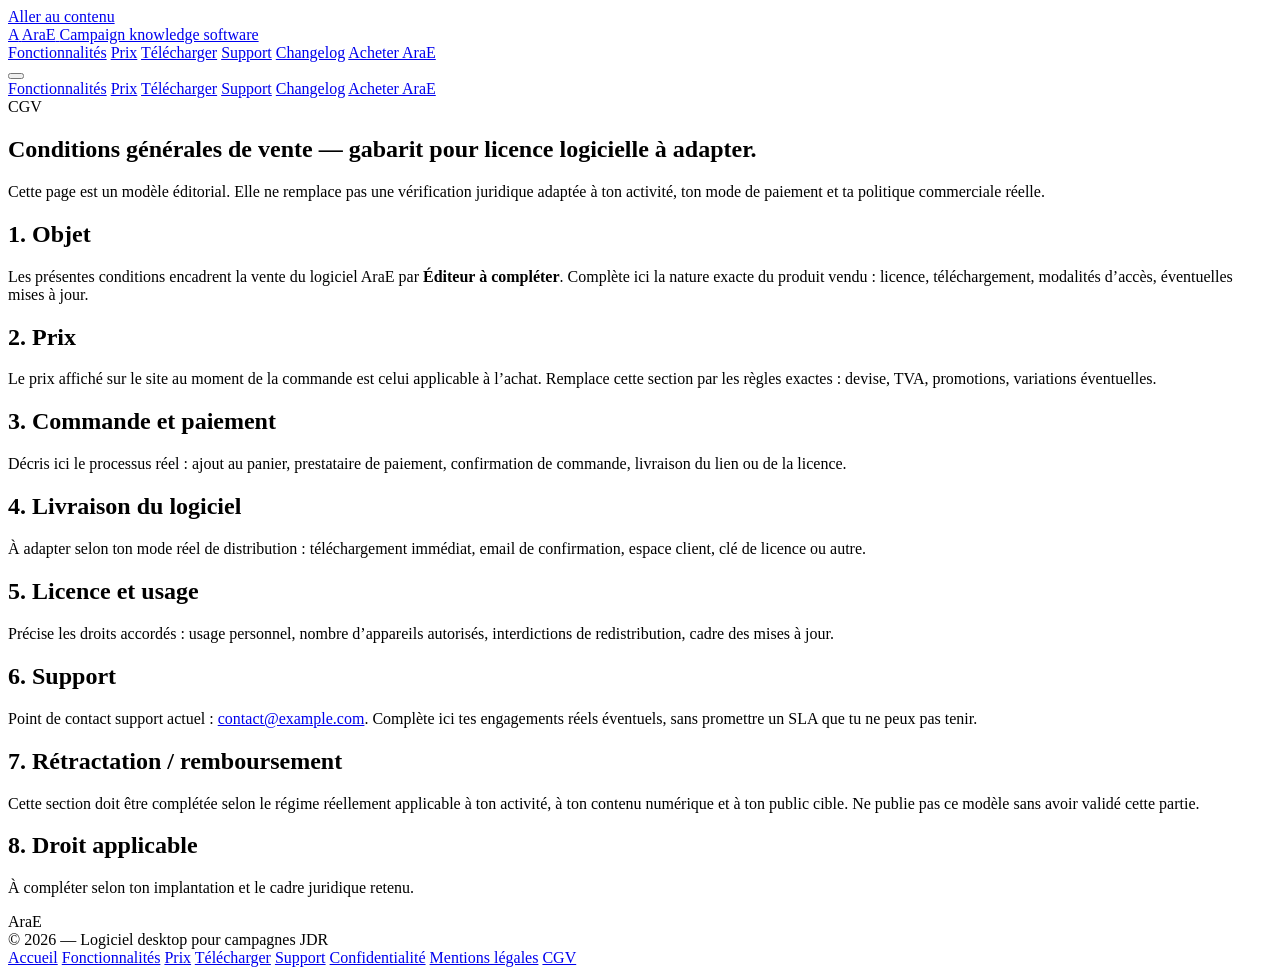
==== cgv.html @ 1b6ddf59 "Add files via upload" ====
<!DOCTYPE html>
<html lang="fr">
<head>
  <meta charset="UTF-8" />
  <meta name="viewport" content="width=device-width, initial-scale=1.0" />
  <title>AraE — Conditions générales de vente</title>
  <meta name="description" content="Conditions générales de vente d’AraE : gabarit structuré pour une licence logicielle à compléter avant lancement commercial." />
  <meta name="robots" content="index,follow" />
  <link rel="canonical" href="https://arae.netlify.app/cgv.html" />
  <meta property="og:type" content="website" />
  <meta property="og:url" content="https://arae.netlify.app/cgv.html" />
  <meta property="og:title" content="AraE — Conditions générales de vente" />
  <meta property="og:description" content="Conditions générales de vente d’AraE : gabarit structuré pour une licence logicielle à compléter avant lancement commercial." />
  <meta property="og:image" content="https://arae.netlify.app/assets/og/og-home.png" />
  <meta name="twitter:card" content="summary_large_image" />
  <meta name="twitter:title" content="AraE — Conditions générales de vente" />
  <meta name="twitter:description" content="Conditions générales de vente d’AraE : gabarit structuré pour une licence logicielle à compléter avant lancement commercial." />
  <meta name="twitter:image" content="https://arae.netlify.app/assets/og/og-home.png" />
  <meta name="theme-color" content="#0b0f14" />
  <link rel="icon" href="/favicon.ico" sizes="any" />
  <link rel="icon" type="image/png" href="/icons/icon-32.png" sizes="32x32" />
  <link rel="icon" type="image/png" href="/icons/icon-16.png" sizes="16x16" />
  <link rel="apple-touch-icon" href="/icons/apple-touch-icon.png" />
  <link rel="stylesheet" href="css/tokens.css" />
  <link rel="stylesheet" href="css/base.css" />
  <link rel="stylesheet" href="css/layout.css" />
  <link rel="stylesheet" href="css/components.css" />
  <link rel="stylesheet" href="css/utilities.css" />
</head>
<body data-theme="violet">
  <a class="skip-link" href="#content">Aller au contenu</a>

  <header class="topbar" data-elevate>
    <div class="container topbar__inner">
      <a class="brand" href="index.html" aria-label="AraE">
        <span class="brand__mark" aria-hidden="true">A</span>
        <span class="brand__text">
          <span class="brand__name">AraE</span>
          <span class="brand__meta">Campaign knowledge software</span>
        </span>
      </a>

      <nav class="nav" aria-label="Navigation principale">
        <a class="nav__link" href="features.html">Fonctionnalités</a>
        <a class="nav__link" href="pricing.html">Prix</a>
        <a class="nav__link" href="download.html">Télécharger</a>
        <a class="nav__link" href="support.html">Support</a>
        <a class="nav__link" href="changelog.html">Changelog</a>
        <a class="nav__link nav__link--cta" data-buy-link href="#">Acheter AraE</a>
      </nav>

      <button
        class="navbtn"
        type="button"
        aria-label="Ouvrir le menu"
        aria-expanded="false"
        aria-controls="mobile-nav"
        data-navbtn
      >
        <span class="navbtn__bar"></span>
        <span class="navbtn__bar"></span>
        <span class="navbtn__bar"></span>
      </button>
    </div>

    <div id="mobile-nav" class="mobile" data-mobile>
      <div class="container mobile__inner">
        <a class="mobile__link" href="features.html">Fonctionnalités</a>
        <a class="mobile__link" href="pricing.html">Prix</a>
        <a class="mobile__link" href="download.html">Télécharger</a>
        <a class="mobile__link" href="support.html">Support</a>
        <a class="mobile__link" href="changelog.html">Changelog</a>
        <a class="mobile__link mobile__link--cta" data-buy-link href="#">Acheter AraE</a>
      </div>
    </div>
  </header>

  <main id="content">

    <section class="hero">
      <div class="container">
        <div class="section__head">
          <div class="kicker">CGV</div>
          <h1 class="hero__title">Conditions générales de vente — gabarit pour licence logicielle à adapter.</h1>
          <p class="hero__lead">
            Cette page est un modèle éditorial. Elle ne remplace pas une vérification juridique adaptée à ton activité, ton mode de paiement et ta politique commerciale réelle.
          </p>
        </div>

        <div class="card legal">
          <section>
            <h2>1. Objet</h2>
            <p>
              Les présentes conditions encadrent la vente du logiciel AraE par <strong data-company-name>Éditeur à compléter</strong>.
              Complète ici la nature exacte du produit vendu : licence, téléchargement, modalités d’accès, éventuelles mises à jour.
            </p>
          </section>

          <section>
            <h2>2. Prix</h2>
            <p>
              Le prix affiché sur le site au moment de la commande est celui applicable à l’achat.
              Remplace cette section par les règles exactes : devise, TVA, promotions, variations éventuelles.
            </p>
          </section>

          <section>
            <h2>3. Commande et paiement</h2>
            <p>
              Décris ici le processus réel : ajout au panier, prestataire de paiement, confirmation de commande, livraison du lien ou de la licence.
            </p>
          </section>

          <section>
            <h2>4. Livraison du logiciel</h2>
            <p>
              À adapter selon ton mode réel de distribution : téléchargement immédiat, email de confirmation, espace client, clé de licence ou autre.
            </p>
          </section>

          <section>
            <h2>5. Licence et usage</h2>
            <p>
              Précise les droits accordés : usage personnel, nombre d’appareils autorisés, interdictions de redistribution, cadre des mises à jour.
            </p>
          </section>

          <section>
            <h2>6. Support</h2>
            <p>
              Point de contact support actuel : <a class="link" data-support-email href="mailto:contact@example.com">contact@example.com</a>.
              Complète ici tes engagements réels éventuels, sans promettre un SLA que tu ne peux pas tenir.
            </p>
          </section>

          <section>
            <h2>7. Rétractation / remboursement</h2>
            <p>
              Cette section doit être complétée selon le régime réellement applicable à ton activité, à ton contenu numérique et à ton public cible.
              Ne publie pas ce modèle sans avoir validé cette partie.
            </p>
          </section>

          <section>
            <h2>8. Droit applicable</h2>
            <p>
              À compléter selon ton implantation et le cadre juridique retenu.
            </p>
          </section>
        </div>
      </div>
    </section>

  </main>

  <footer class="footer">
    <div class="container footer__inner">
      <div>
        <div class="footer__brand">AraE</div>
        <div class="footer__meta">© <span data-year>2026</span> — Logiciel desktop pour campagnes JDR</div>
      </div>

      <nav class="footer__nav" aria-label="Liens de pied de page">
        <a class="link" href="index.html">Accueil</a>
        <a class="link" href="features.html">Fonctionnalités</a>
        <a class="link" href="pricing.html">Prix</a>
        <a class="link" href="download.html">Télécharger</a>
        <a class="link" href="support.html">Support</a>
        <a class="link" href="privacy.html">Confidentialité</a>
        <a class="link" href="mentions-legales.html">Mentions légales</a>
        <a class="link" href="cgv.html">CGV</a>
      </nav>
    </div>
  </footer>

  <script src="js/site-config.js"></script>
  <script src="js/main.js"></script>

</body>
</html>
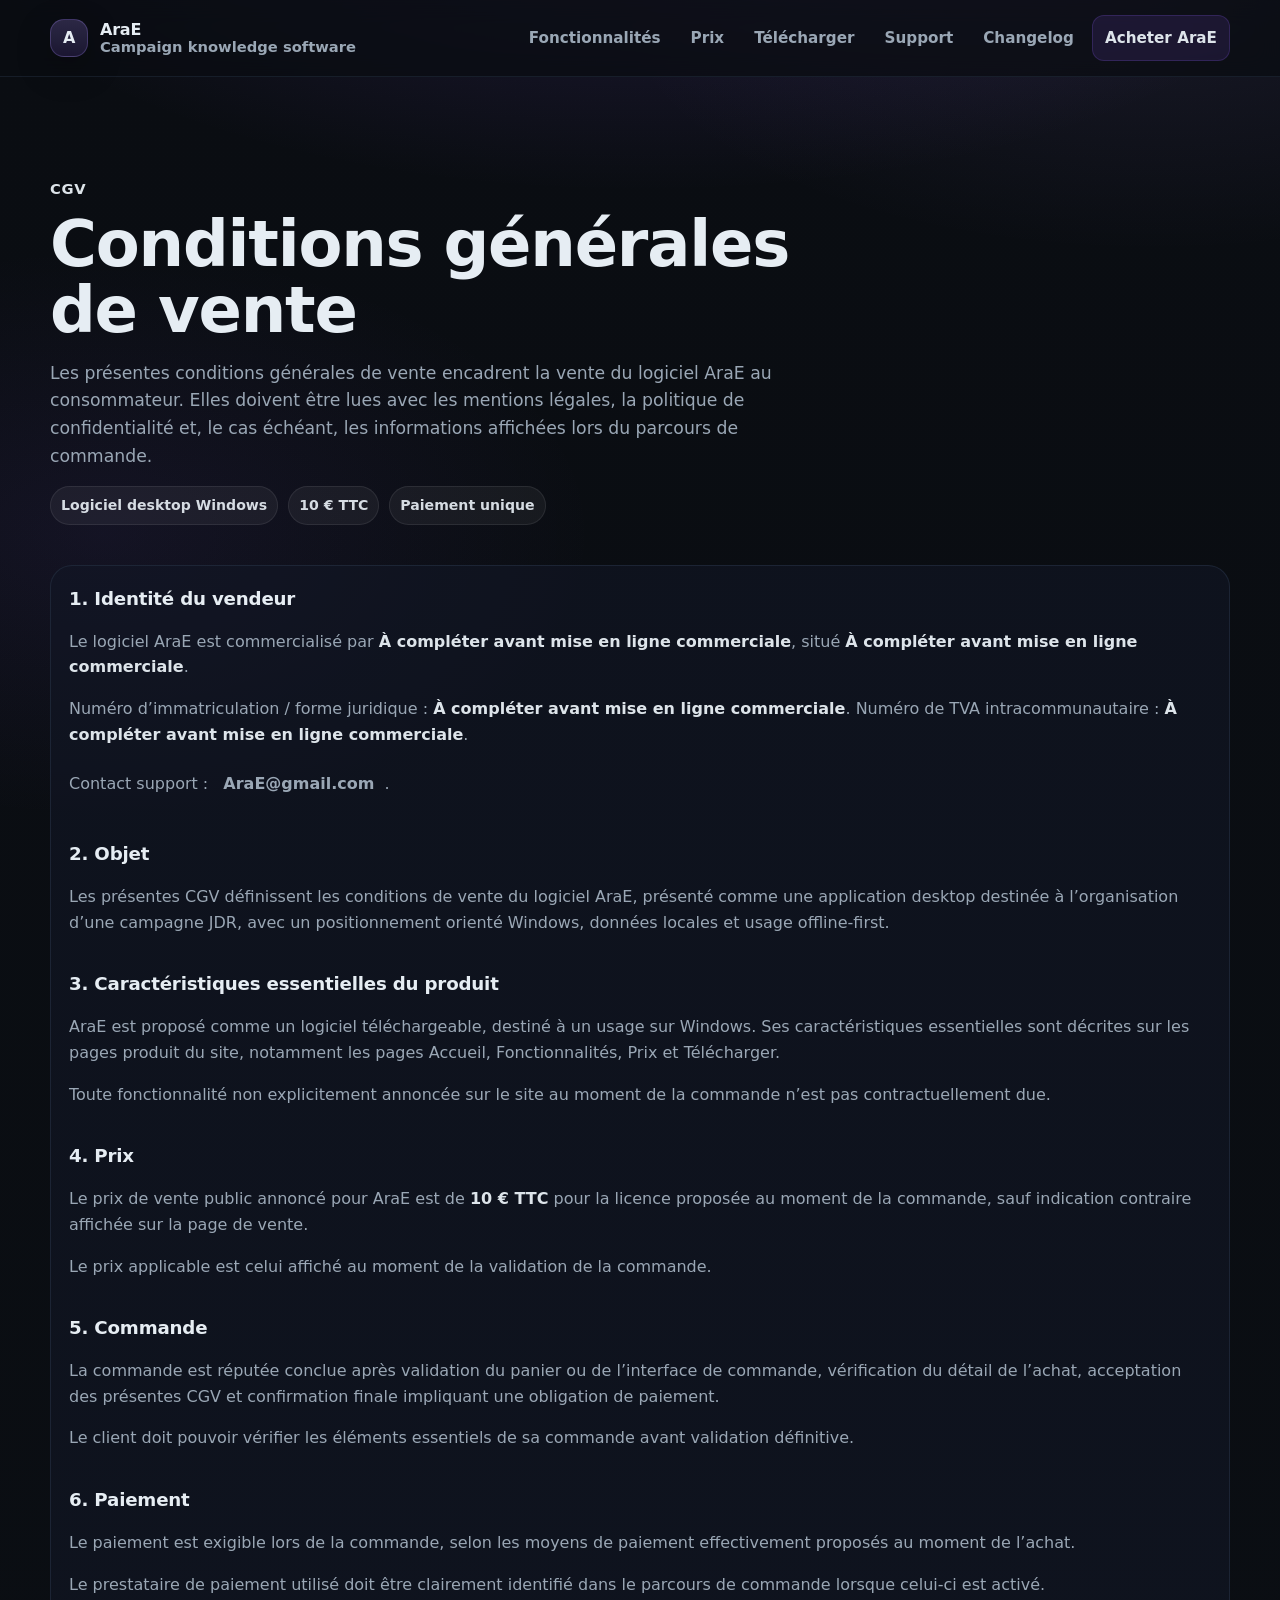
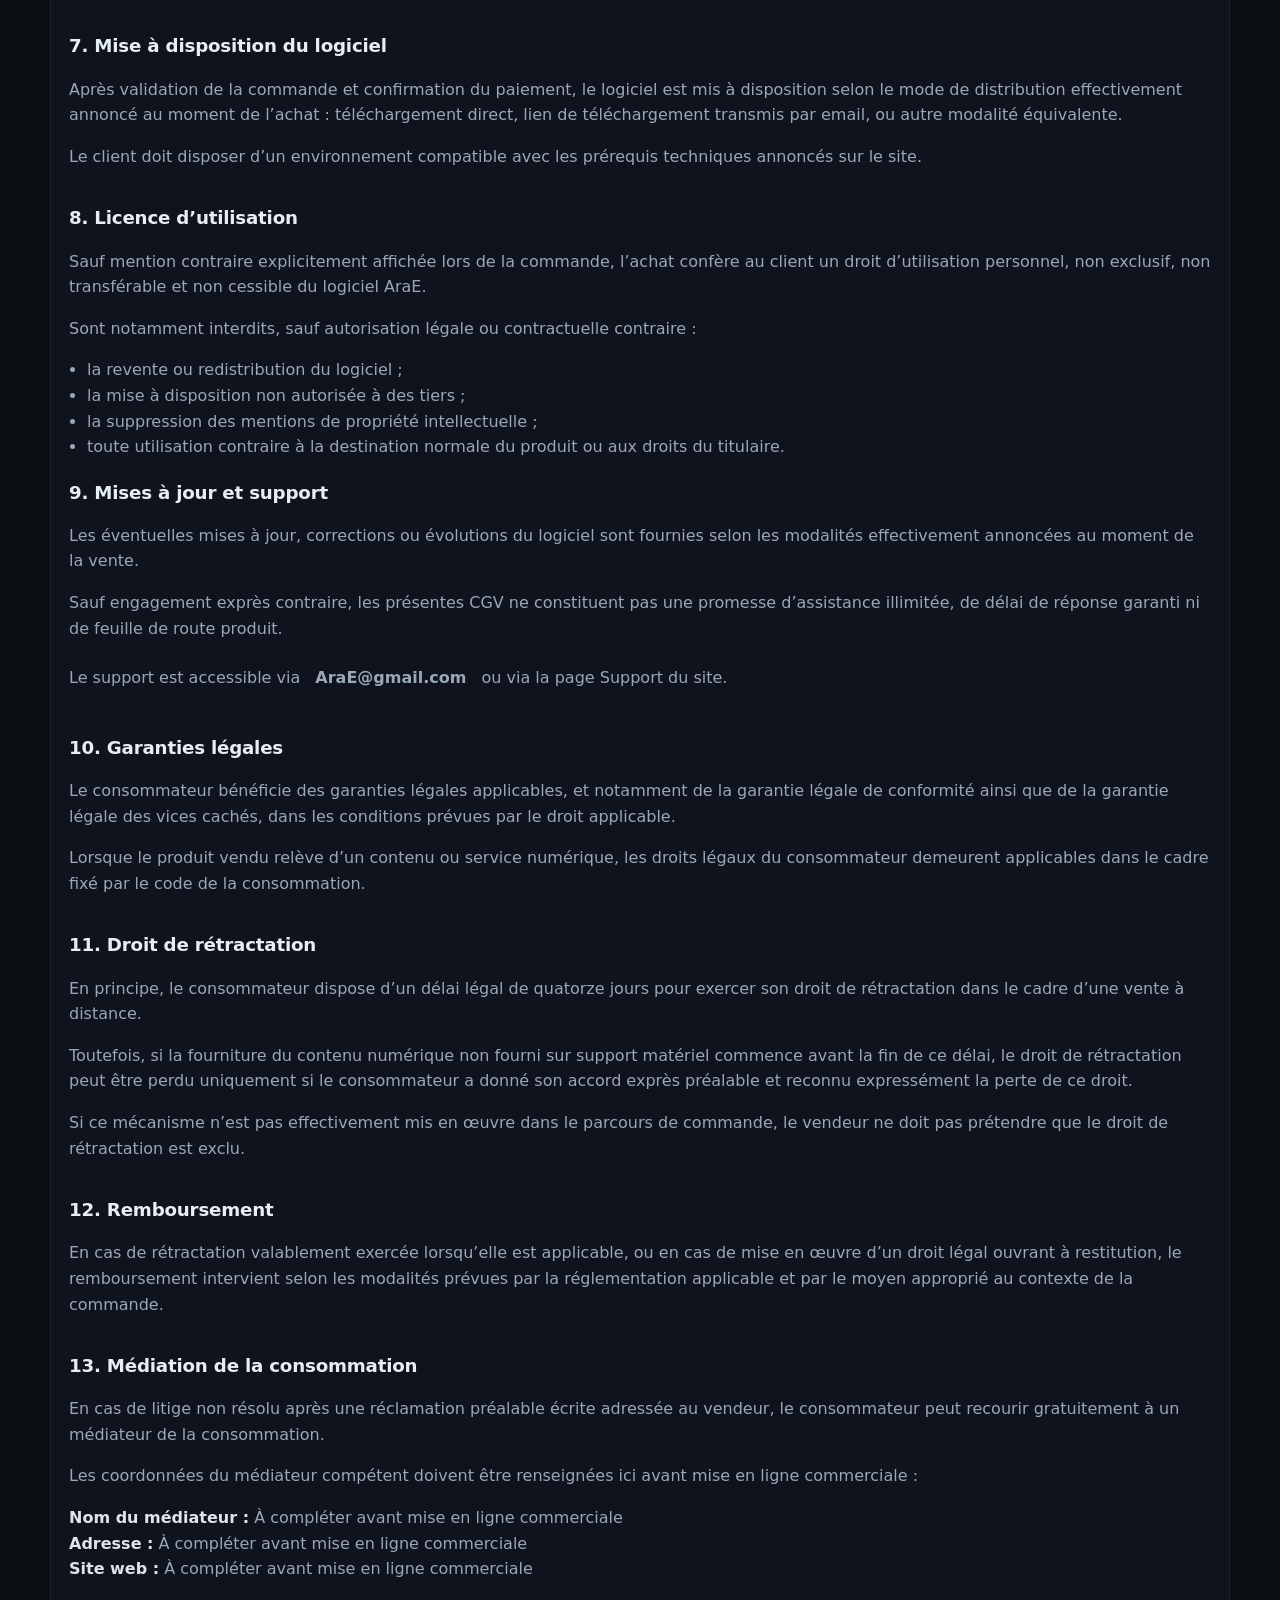
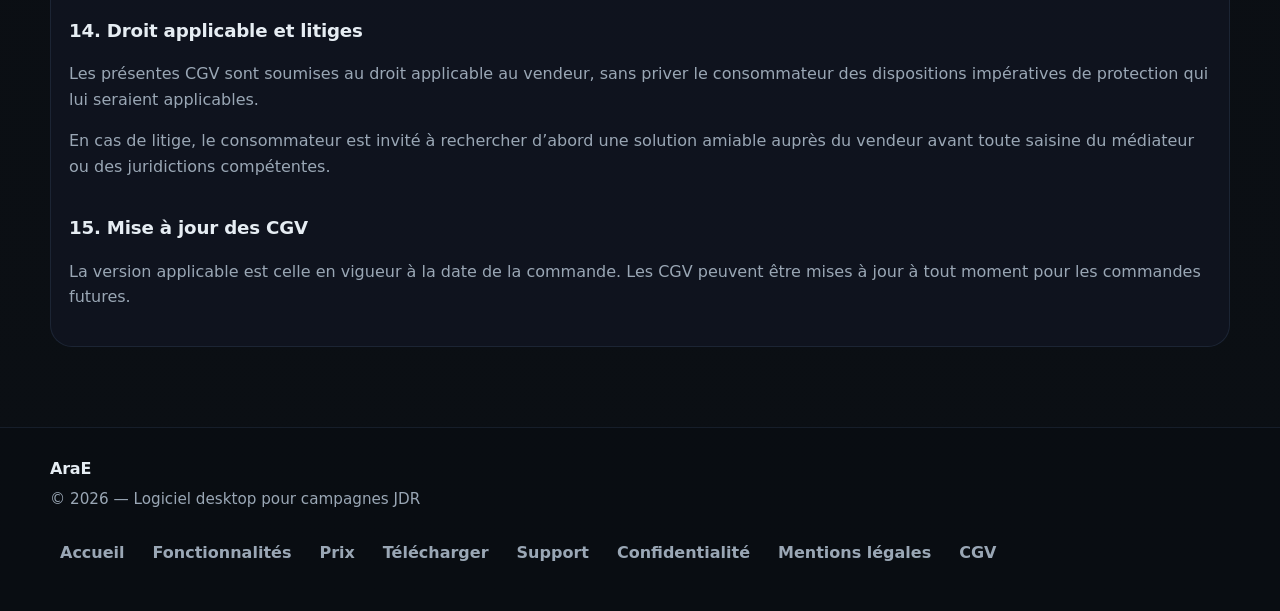
==== commit 8e2790d9: "Update cgv.html" ====
--- a/cgv.html
+++ b/cgv.html
@@ -3,24 +3,40 @@
 <head>
   <meta charset="UTF-8" />
   <meta name="viewport" content="width=device-width, initial-scale=1.0" />
+
   <title>AraE — Conditions générales de vente</title>
-  <meta name="description" content="Conditions générales de vente d’AraE : gabarit structuré pour une licence logicielle à compléter avant lancement commercial." />
+  <meta
+    name="description"
+    content="Conditions générales de vente d’AraE : licence logicielle, prix, commande, téléchargement, garanties légales, rétractation, support et médiation."
+  />
   <meta name="robots" content="index,follow" />
-  <link rel="canonical" href="https://arae.netlify.app/cgv.html" />
+  <link rel="canonical" href="https://ingodwetrusttt.github.io/AraEOfficialSitweb/cgv.html" />
+
   <meta property="og:type" content="website" />
-  <meta property="og:url" content="https://arae.netlify.app/cgv.html" />
+  <meta property="og:url" content="https://ingodwetrusttt.github.io/AraEOfficialSitweb/cgv.html" />
   <meta property="og:title" content="AraE — Conditions générales de vente" />
-  <meta property="og:description" content="Conditions générales de vente d’AraE : gabarit structuré pour une licence logicielle à compléter avant lancement commercial." />
-  <meta property="og:image" content="https://arae.netlify.app/assets/og/og-home.png" />
+  <meta
+    property="og:description"
+    content="Conditions générales de vente d’AraE : licence logicielle, prix, commande, téléchargement, garanties légales, rétractation, support et médiation."
+  />
+  <meta property="og:image" content="https://ingodwetrusttt.github.io/AraEOfficialSitweb/assets/og/og-home.png" />
+  <meta property="og:image:width" content="1200" />
+  <meta property="og:image:height" content="630" />
+
   <meta name="twitter:card" content="summary_large_image" />
   <meta name="twitter:title" content="AraE — Conditions générales de vente" />
-  <meta name="twitter:description" content="Conditions générales de vente d’AraE : gabarit structuré pour une licence logicielle à compléter avant lancement commercial." />
-  <meta name="twitter:image" content="https://arae.netlify.app/assets/og/og-home.png" />
+  <meta
+    name="twitter:description"
+    content="Consultez les conditions générales de vente d’AraE : prix, licence, téléchargement, garanties, rétractation et support."
+  />
+  <meta name="twitter:image" content="https://ingodwetrusttt.github.io/AraEOfficialSitweb/assets/og/og-home.png" />
+
   <meta name="theme-color" content="#0b0f14" />
-  <link rel="icon" href="/favicon.ico" sizes="any" />
-  <link rel="icon" type="image/png" href="/icons/icon-32.png" sizes="32x32" />
-  <link rel="icon" type="image/png" href="/icons/icon-16.png" sizes="16x16" />
-  <link rel="apple-touch-icon" href="/icons/apple-touch-icon.png" />
+  <link rel="icon" href="favicon.ico" sizes="any" />
+  <link rel="icon" type="image/png" href="icons/icon-32.png" sizes="32x32" />
+  <link rel="icon" type="image/png" href="icons/icon-16.png" sizes="16x16" />
+  <link rel="apple-touch-icon" href="icons/apple-touch-icon.png" />
+
   <link rel="stylesheet" href="css/tokens.css" />
   <link rel="stylesheet" href="css/base.css" />
   <link rel="stylesheet" href="css/layout.css" />
@@ -46,7 +62,7 @@
         <a class="nav__link" href="download.html">Télécharger</a>
         <a class="nav__link" href="support.html">Support</a>
         <a class="nav__link" href="changelog.html">Changelog</a>
-        <a class="nav__link nav__link--cta" data-buy-link href="#">Acheter AraE</a>
+        <a class="nav__link nav__link--cta" data-buy-link href="pricing.html">Acheter AraE</a>
       </nav>
 
       <button
@@ -70,87 +86,230 @@
         <a class="mobile__link" href="download.html">Télécharger</a>
         <a class="mobile__link" href="support.html">Support</a>
         <a class="mobile__link" href="changelog.html">Changelog</a>
-        <a class="mobile__link mobile__link--cta" data-buy-link href="#">Acheter AraE</a>
+        <a class="mobile__link mobile__link--cta" data-buy-link href="pricing.html">Acheter AraE</a>
       </div>
     </div>
   </header>
 
   <main id="content">
-
     <section class="hero">
       <div class="container">
         <div class="section__head">
           <div class="kicker">CGV</div>
-          <h1 class="hero__title">Conditions générales de vente — gabarit pour licence logicielle à adapter.</h1>
+          <h1 class="hero__title">Conditions générales de vente</h1>
           <p class="hero__lead">
-            Cette page est un modèle éditorial. Elle ne remplace pas une vérification juridique adaptée à ton activité, ton mode de paiement et ta politique commerciale réelle.
+            Les présentes conditions générales de vente encadrent la vente du logiciel AraE au consommateur.
+            Elles doivent être lues avec les mentions légales, la politique de confidentialité et, le cas échéant,
+            les informations affichées lors du parcours de commande.
           </p>
+          <div class="pillrow">
+            <span class="pill">Logiciel desktop Windows</span>
+            <span class="pill">10 € TTC</span>
+            <span class="pill">Paiement unique</span>
+          </div>
         </div>
 
         <div class="card legal">
           <section>
-            <h2>1. Objet</h2>
-            <p>
-              Les présentes conditions encadrent la vente du logiciel AraE par <strong data-company-name>Éditeur à compléter</strong>.
-              Complète ici la nature exacte du produit vendu : licence, téléchargement, modalités d’accès, éventuelles mises à jour.
-            </p>
-          </section>
-
-          <section>
-            <h2>2. Prix</h2>
-            <p>
-              Le prix affiché sur le site au moment de la commande est celui applicable à l’achat.
-              Remplace cette section par les règles exactes : devise, TVA, promotions, variations éventuelles.
-            </p>
-          </section>
-
-          <section>
-            <h2>3. Commande et paiement</h2>
-            <p>
-              Décris ici le processus réel : ajout au panier, prestataire de paiement, confirmation de commande, livraison du lien ou de la licence.
-            </p>
-          </section>
-
-          <section>
-            <h2>4. Livraison du logiciel</h2>
-            <p>
-              À adapter selon ton mode réel de distribution : téléchargement immédiat, email de confirmation, espace client, clé de licence ou autre.
-            </p>
-          </section>
-
-          <section>
-            <h2>5. Licence et usage</h2>
-            <p>
-              Précise les droits accordés : usage personnel, nombre d’appareils autorisés, interdictions de redistribution, cadre des mises à jour.
-            </p>
-          </section>
-
-          <section>
-            <h2>6. Support</h2>
-            <p>
-              Point de contact support actuel : <a class="link" data-support-email href="mailto:contact@example.com">contact@example.com</a>.
-              Complète ici tes engagements réels éventuels, sans promettre un SLA que tu ne peux pas tenir.
-            </p>
-          </section>
-
-          <section>
-            <h2>7. Rétractation / remboursement</h2>
-            <p>
-              Cette section doit être complétée selon le régime réellement applicable à ton activité, à ton contenu numérique et à ton public cible.
-              Ne publie pas ce modèle sans avoir validé cette partie.
-            </p>
-          </section>
-
-          <section>
-            <h2>8. Droit applicable</h2>
-            <p>
-              À compléter selon ton implantation et le cadre juridique retenu.
+            <h2>1. Identité du vendeur</h2>
+            <p>
+              Le logiciel AraE est commercialisé par
+              <strong data-company-name>À compléter avant mise en ligne commerciale</strong>,
+              situé <strong data-company-address>À compléter avant mise en ligne commerciale</strong>.
+            </p>
+            <p>
+              Numéro d’immatriculation / forme juridique :
+              <strong data-company-id>À compléter avant mise en ligne commerciale</strong>.
+              Numéro de TVA intracommunautaire :
+              <strong data-vat-number>À compléter avant mise en ligne commerciale</strong>.
+            </p>
+            <p>
+              Contact support :
+              <a class="link" data-support-email href="mailto:AraE@gmail.com">AraE@gmail.com</a>.
+            </p>
+          </section>
+
+          <section>
+            <h2>2. Objet</h2>
+            <p>
+              Les présentes CGV définissent les conditions de vente du logiciel AraE,
+              présenté comme une application desktop destinée à l’organisation d’une campagne JDR,
+              avec un positionnement orienté Windows, données locales et usage offline-first.
+            </p>
+          </section>
+
+          <section>
+            <h2>3. Caractéristiques essentielles du produit</h2>
+            <p>
+              AraE est proposé comme un logiciel téléchargeable, destiné à un usage sur Windows.
+              Ses caractéristiques essentielles sont décrites sur les pages produit du site,
+              notamment les pages Accueil, Fonctionnalités, Prix et Télécharger.
+            </p>
+            <p>
+              Toute fonctionnalité non explicitement annoncée sur le site au moment de la commande
+              n’est pas contractuellement due.
+            </p>
+          </section>
+
+          <section>
+            <h2>4. Prix</h2>
+            <p>
+              Le prix de vente public annoncé pour AraE est de
+              <strong data-price-label>10 € TTC</strong> pour la licence proposée au moment de la commande,
+              sauf indication contraire affichée sur la page de vente.
+            </p>
+            <p>
+              Le prix applicable est celui affiché au moment de la validation de la commande.
+            </p>
+          </section>
+
+          <section>
+            <h2>5. Commande</h2>
+            <p>
+              La commande est réputée conclue après validation du panier ou de l’interface de commande,
+              vérification du détail de l’achat, acceptation des présentes CGV et confirmation finale impliquant
+              une obligation de paiement.
+            </p>
+            <p>
+              Le client doit pouvoir vérifier les éléments essentiels de sa commande avant validation définitive.
+            </p>
+          </section>
+
+          <section>
+            <h2>6. Paiement</h2>
+            <p>
+              Le paiement est exigible lors de la commande, selon les moyens de paiement effectivement proposés
+              au moment de l’achat.
+            </p>
+            <p>
+              Le prestataire de paiement utilisé doit être clairement identifié dans le parcours de commande
+              lorsque celui-ci est activé.
+            </p>
+          </section>
+
+          <section>
+            <h2>7. Mise à disposition du logiciel</h2>
+            <p>
+              Après validation de la commande et confirmation du paiement, le logiciel est mis à disposition
+              selon le mode de distribution effectivement annoncé au moment de l’achat :
+              téléchargement direct, lien de téléchargement transmis par email, ou autre modalité équivalente.
+            </p>
+            <p>
+              Le client doit disposer d’un environnement compatible avec les prérequis techniques annoncés sur le site.
+            </p>
+          </section>
+
+          <section>
+            <h2>8. Licence d’utilisation</h2>
+            <p>
+              Sauf mention contraire explicitement affichée lors de la commande, l’achat confère au client
+              un droit d’utilisation personnel, non exclusif, non transférable et non cessible du logiciel AraE.
+            </p>
+            <p>
+              Sont notamment interdits, sauf autorisation légale ou contractuelle contraire :
+            </p>
+            <ul>
+              <li>la revente ou redistribution du logiciel ;</li>
+              <li>la mise à disposition non autorisée à des tiers ;</li>
+              <li>la suppression des mentions de propriété intellectuelle ;</li>
+              <li>toute utilisation contraire à la destination normale du produit ou aux droits du titulaire.</li>
+            </ul>
+          </section>
+
+          <section>
+            <h2>9. Mises à jour et support</h2>
+            <p>
+              Les éventuelles mises à jour, corrections ou évolutions du logiciel sont fournies selon les modalités
+              effectivement annoncées au moment de la vente.
+            </p>
+            <p>
+              Sauf engagement exprès contraire, les présentes CGV ne constituent pas une promesse d’assistance illimitée,
+              de délai de réponse garanti ni de feuille de route produit.
+            </p>
+            <p>
+              Le support est accessible via
+              <a class="link" data-support-email href="mailto:AraE@gmail.com">AraE@gmail.com</a>
+              ou via la page Support du site.
+            </p>
+          </section>
+
+          <section>
+            <h2>10. Garanties légales</h2>
+            <p>
+              Le consommateur bénéficie des garanties légales applicables, et notamment de la garantie légale de conformité
+              ainsi que de la garantie légale des vices cachés, dans les conditions prévues par le droit applicable.
+            </p>
+            <p>
+              Lorsque le produit vendu relève d’un contenu ou service numérique, les droits légaux du consommateur
+              demeurent applicables dans le cadre fixé par le code de la consommation.
+            </p>
+          </section>
+
+          <section>
+            <h2>11. Droit de rétractation</h2>
+            <p>
+              En principe, le consommateur dispose d’un délai légal de quatorze jours pour exercer son droit de rétractation
+              dans le cadre d’une vente à distance.
+            </p>
+            <p>
+              Toutefois, si la fourniture du contenu numérique non fourni sur support matériel commence avant la fin de ce délai,
+              le droit de rétractation peut être perdu uniquement si le consommateur a donné son accord exprès préalable
+              et reconnu expressément la perte de ce droit.
+            </p>
+            <p>
+              Si ce mécanisme n’est pas effectivement mis en œuvre dans le parcours de commande,
+              le vendeur ne doit pas prétendre que le droit de rétractation est exclu.
+            </p>
+          </section>
+
+          <section>
+            <h2>12. Remboursement</h2>
+            <p>
+              En cas de rétractation valablement exercée lorsqu’elle est applicable,
+              ou en cas de mise en œuvre d’un droit légal ouvrant à restitution,
+              le remboursement intervient selon les modalités prévues par la réglementation applicable
+              et par le moyen approprié au contexte de la commande.
+            </p>
+          </section>
+
+          <section>
+            <h2>13. Médiation de la consommation</h2>
+            <p>
+              En cas de litige non résolu après une réclamation préalable écrite adressée au vendeur,
+              le consommateur peut recourir gratuitement à un médiateur de la consommation.
+            </p>
+            <p>
+              Les coordonnées du médiateur compétent doivent être renseignées ici avant mise en ligne commerciale :
+            </p>
+            <p>
+              <strong>Nom du médiateur :</strong> À compléter avant mise en ligne commerciale<br />
+              <strong>Adresse :</strong> À compléter avant mise en ligne commerciale<br />
+              <strong>Site web :</strong> À compléter avant mise en ligne commerciale
+            </p>
+          </section>
+
+          <section>
+            <h2>14. Droit applicable et litiges</h2>
+            <p>
+              Les présentes CGV sont soumises au droit applicable au vendeur, sans priver le consommateur
+              des dispositions impératives de protection qui lui seraient applicables.
+            </p>
+            <p>
+              En cas de litige, le consommateur est invité à rechercher d’abord une solution amiable
+              auprès du vendeur avant toute saisine du médiateur ou des juridictions compétentes.
+            </p>
+          </section>
+
+          <section>
+            <h2>15. Mise à jour des CGV</h2>
+            <p>
+              La version applicable est celle en vigueur à la date de la commande.
+              Les CGV peuvent être mises à jour à tout moment pour les commandes futures.
             </p>
           </section>
         </div>
       </div>
     </section>
-
   </main>
 
   <footer class="footer">
@@ -175,6 +334,5 @@
 
   <script src="js/site-config.js"></script>
   <script src="js/main.js"></script>
-
 </body>
 </html>
--- a/css/tokens.css
+++ b/css/tokens.css
@@ -0,0 +1,82 @@
+:root{
+  --bg:#0b0f14;
+  --bg2:#0a0d12;
+  --surface:rgba(18,24,38,.62);
+  --surface-2:rgba(18,24,38,.82);
+  --surface-3:rgba(12,16,26,.92);
+  --stroke:rgba(36,48,66,.78);
+  --stroke-2:rgba(36,48,66,.55);
+
+  --text:#e6edf3;
+  --muted:#9aa7b5;
+  --muted-2:#7f8b99;
+
+  --accent:#8b5cf6;
+  --accent2:#a78bfa;
+  --accent-rgb:139,92,246;
+  --accent2-rgb:167,139,250;
+
+  --success:#22c55e;
+  --warning:#f59e0b;
+  --danger:#ef4444;
+
+  --font: Inter, ui-sans-serif, system-ui, -apple-system, BlinkMacSystemFont, "Segoe UI", Roboto, Arial, sans-serif;
+
+  --h1: clamp(2.45rem, 5vw, 4.2rem);
+  --h2: clamp(1.65rem, 2.6vw, 2.4rem);
+  --h3: clamp(1.08rem, 1.5vw, 1.25rem);
+  --h4: 1rem;
+
+  --container: 1180px;
+  --r-sm: 12px;
+  --r: 16px;
+  --r-lg: 22px;
+  --r-xl: 28px;
+
+  --s1: 8px;
+  --s2: 12px;
+  --s3: 16px;
+  --s4: 20px;
+  --s5: 28px;
+  --s6: 40px;
+  --s7: 56px;
+  --s8: 80px;
+  --s9: 112px;
+
+  --shadow: 0 22px 70px rgba(0,0,0,.42);
+  --shadow-soft: 0 12px 34px rgba(0,0,0,.28);
+  --focus: 0 0 0 3px rgba(var(--accent2-rgb), .35);
+
+  --ease: cubic-bezier(.2,.8,.2,1);
+  --t: 170ms;
+}
+
+body[data-theme="violet"]{
+  --accent:#8b5cf6; --accent2:#a78bfa;
+  --accent-rgb:139,92,246; --accent2-rgb:167,139,250;
+  --focus: 0 0 0 3px rgba(167,139,250,.35);
+}
+
+body[data-theme="blue"]{
+  --accent:#3b82f6; --accent2:#60a5fa;
+  --accent-rgb:59,130,246; --accent2-rgb:96,165,250;
+  --focus: 0 0 0 3px rgba(96,165,250,.35);
+}
+
+body[data-theme="orange"]{
+  --accent:#f59e0b; --accent2:#fbbf24;
+  --accent-rgb:245,158,11; --accent2-rgb:251,191,36;
+  --focus: 0 0 0 3px rgba(251,191,36,.32);
+}
+
+body[data-theme="green"]{
+  --accent:#22c55e; --accent2:#4ade80;
+  --accent-rgb:34,197,94; --accent2-rgb:74,222,128;
+  --focus: 0 0 0 3px rgba(74,222,128,.32);
+}
+
+body[data-theme="red"]{
+  --accent:#ef4444; --accent2:#f87171;
+  --accent-rgb:239,68,68; --accent2-rgb:248,113,113;
+  --focus: 0 0 0 3px rgba(248,113,113,.32);
+}
--- a/css/base.css
+++ b/css/base.css
@@ -0,0 +1,92 @@
+*{ box-sizing:border-box; }
+
+html{ scroll-behavior:smooth; }
+
+@media (prefers-reduced-motion: reduce){
+  html{ scroll-behavior:auto; }
+  *{
+    animation-duration:0ms !important;
+    transition-duration:0ms !important;
+  }
+}
+
+body{
+  margin:0;
+  font-family:var(--font);
+  color:var(--text);
+  background:
+    radial-gradient(1200px 520px at 50% -120px, rgba(var(--accent-rgb), .18), transparent 60%),
+    radial-gradient(900px 420px at 90% 0, rgba(var(--accent2-rgb), .09), transparent 60%),
+    radial-gradient(900px 520px at 8% 14%, rgba(var(--accent-rgb), .08), transparent 55%),
+    linear-gradient(180deg, var(--bg2), var(--bg));
+  line-height:1.6;
+  min-height:100vh;
+}
+
+img{
+  max-width:100%;
+  display:block;
+}
+
+a{
+  color:inherit;
+  text-decoration:none;
+}
+
+button,
+input,
+textarea,
+select{
+  font:inherit;
+}
+
+button{
+  cursor:pointer;
+}
+
+a:focus-visible,
+button:focus-visible,
+input:focus-visible,
+textarea:focus-visible,
+summary:focus-visible{
+  outline:none;
+  box-shadow:var(--focus);
+  border-radius:14px;
+}
+
+strong{
+  color:rgba(230,237,243,.96);
+  font-weight:760;
+}
+
+code{
+  font-family: ui-monospace, SFMono-Regular, Menlo, Consolas, monospace;
+  font-size:.95em;
+  background:rgba(255,255,255,.06);
+  padding:.14em .34em;
+  border-radius:8px;
+}
+
+.skip-link{
+  position:absolute;
+  left:-999px;
+  top:10px;
+  padding:10px 12px;
+  background:var(--accent);
+  color:#fff;
+  border-radius:12px;
+  z-index:999;
+}
+.skip-link:focus{ left:12px; }
+
+.sr-only{
+  position:absolute;
+  width:1px;
+  height:1px;
+  padding:0;
+  margin:-1px;
+  overflow:hidden;
+  clip:rect(0,0,0,0);
+  white-space:nowrap;
+  border:0;
+}
--- a/css/layout.css
+++ b/css/layout.css
@@ -0,0 +1,106 @@
+.container{
+  width:min(var(--container), calc(100% - 40px));
+  margin:0 auto;
+}
+
+.section{
+  padding:var(--s8) 0;
+  border-top:1px solid var(--stroke-2);
+}
+
+.section--tight{
+  padding:var(--s7) 0;
+}
+
+.section--soft{
+  background:linear-gradient(180deg, rgba(255,255,255,.015), rgba(255,255,255,0));
+}
+
+.hero{
+  padding:calc(var(--s9) - 12px) 0 var(--s8);
+}
+
+.hero__grid{
+  display:grid;
+  grid-template-columns:minmax(0, 1.08fr) minmax(0, .92fr);
+  gap:var(--s6);
+  align-items:start;
+}
+
+.hero__copy{
+  min-width:0;
+}
+
+.hero__media{
+  min-width:0;
+}
+
+.section__head{
+  margin-bottom:var(--s6);
+  max-width:780px;
+}
+
+.grid{
+  display:grid;
+  gap:var(--s4);
+}
+
+.grid--2{
+  grid-template-columns:repeat(2, minmax(0, 1fr));
+}
+
+.grid--3{
+  grid-template-columns:repeat(3, minmax(0, 1fr));
+}
+
+.grid--4{
+  grid-template-columns:repeat(4, minmax(0, 1fr));
+}
+
+.split{
+  display:grid;
+  grid-template-columns:minmax(0, 1fr) minmax(0, 1fr);
+  gap:var(--s4);
+}
+
+.stack{
+  display:grid;
+  gap:var(--s4);
+}
+
+.cluster{
+  display:flex;
+  flex-wrap:wrap;
+  gap:12px;
+}
+
+.sidebar{
+  display:grid;
+  grid-template-columns:minmax(0, 1.25fr) minmax(320px, .75fr);
+  gap:var(--s5);
+  align-items:start;
+}
+
+@media (max-width: 1080px){
+  .hero__grid,
+  .sidebar{
+    grid-template-columns:1fr;
+  }
+}
+
+@media (max-width: 940px){
+  .grid--2,
+  .grid--3,
+  .grid--4,
+  .split{
+    grid-template-columns:1fr;
+  }
+
+  .section{
+    padding:var(--s7) 0;
+  }
+
+  .hero{
+    padding:calc(var(--s8) + 8px) 0 var(--s7);
+  }
+}
--- a/css/components.css
+++ b/css/components.css
@@ -0,0 +1,873 @@
+.topbar{
+  position:sticky;
+  top:0;
+  z-index:60;
+  background:rgba(10,13,18,.74);
+  backdrop-filter:blur(12px);
+  border-bottom:1px solid rgba(36,48,66,.48);
+}
+
+.topbar__inner{
+  min-height:76px;
+  display:flex;
+  align-items:center;
+  justify-content:space-between;
+  gap:16px;
+}
+
+.brand{
+  display:flex;
+  align-items:center;
+  gap:12px;
+  min-width:0;
+}
+
+.brand__mark{
+  width:38px;
+  height:38px;
+  border-radius:14px;
+  display:grid;
+  place-items:center;
+  font-weight:850;
+  letter-spacing:-.3px;
+  background:linear-gradient(180deg, rgba(var(--accent2-rgb), .22), rgba(var(--accent-rgb), .14));
+  border:1px solid rgba(var(--accent2-rgb), .26);
+  box-shadow:var(--shadow-soft);
+}
+
+.brand__text{
+  display:grid;
+  line-height:1.06;
+}
+
+.brand__name{
+  font-weight:850;
+  letter-spacing:-.2px;
+}
+
+.brand__meta{
+  color:var(--muted);
+  font-size:.92rem;
+  font-weight:680;
+}
+
+.nav{
+  display:flex;
+  align-items:center;
+  gap:6px;
+}
+
+.nav__link{
+  color:var(--muted);
+  font-weight:700;
+  font-size:.95rem;
+  padding:10px 12px;
+  border-radius:12px;
+  transition:background var(--t) var(--ease), color var(--t) var(--ease);
+}
+
+.nav__link:hover{
+  background:rgba(255,255,255,.05);
+  color:var(--text);
+}
+
+.nav__link--cta{
+  background:rgba(var(--accent-rgb), .12);
+  border:1px solid rgba(var(--accent-rgb), .2);
+  color:rgba(230,237,243,.96);
+}
+
+.nav__link--cta:hover{
+  background:rgba(var(--accent-rgb), .18);
+}
+
+.navbtn{
+  display:none;
+  background:transparent;
+  border:0;
+  padding:10px;
+  border-radius:12px;
+}
+
+.navbtn__bar{
+  display:block;
+  width:22px;
+  height:2px;
+  margin:5px 0;
+  border-radius:999px;
+  background:rgba(230,237,243,.88);
+}
+
+.mobile{
+  display:none;
+  border-top:1px solid rgba(36,48,66,.48);
+}
+
+.mobile__inner{
+  display:grid;
+  gap:8px;
+  padding:14px 0 16px;
+}
+
+.mobile__link{
+  background:rgba(18,24,38,.55);
+  border:1px solid rgba(36,48,66,.56);
+  border-radius:14px;
+  padding:12px 14px;
+  color:rgba(230,237,243,.95);
+  font-weight:700;
+}
+
+.mobile__link--cta{
+  background:rgba(var(--accent-rgb), .14);
+  border-color:rgba(var(--accent-rgb), .22);
+}
+
+.mobile.is-open{
+  display:block;
+}
+
+@media (max-width: 980px){
+  .nav{ display:none; }
+  .navbtn{ display:inline-block; }
+}
+
+.badges{
+  display:flex;
+  flex-wrap:wrap;
+  gap:10px;
+  margin-bottom:20px;
+}
+
+.badge{
+  padding:8px 12px;
+  border-radius:999px;
+  border:1px solid rgba(36,48,66,.56);
+  background:rgba(18,24,38,.58);
+  color:var(--muted);
+  font-size:.9rem;
+  font-weight:720;
+}
+
+.hero__eyebrow{
+  display:inline-flex;
+  align-items:center;
+  gap:8px;
+  padding:8px 12px;
+  border-radius:999px;
+  background:rgba(var(--accent-rgb), .12);
+  border:1px solid rgba(var(--accent-rgb), .18);
+  color:rgba(230,237,243,.94);
+  font-size:.9rem;
+  font-weight:760;
+  margin-bottom:16px;
+}
+
+.hero__title{
+  font-size:var(--h1);
+  line-height:1.04;
+  letter-spacing:-1.2px;
+  margin:0 0 16px;
+}
+
+.hero__lead{
+  margin:0;
+  max-width:68ch;
+  color:var(--muted);
+  font-size:1.08rem;
+}
+
+.hero__lead + .hero__lead{
+  margin-top:12px;
+}
+
+.h2{
+  font-size:var(--h2);
+  line-height:1.08;
+  letter-spacing:-.6px;
+  margin:0 0 12px;
+}
+
+.h3{
+  font-size:var(--h3);
+  line-height:1.2;
+  letter-spacing:-.2px;
+  margin:0 0 8px;
+}
+
+.h4{
+  font-size:var(--h4);
+  line-height:1.2;
+  letter-spacing:-.15px;
+  margin:0 0 6px;
+}
+
+.sub{
+  margin:0;
+  color:var(--muted);
+  max-width:78ch;
+}
+
+.p{
+  margin:0;
+  color:var(--muted);
+}
+
+.muted{
+  color:var(--muted);
+}
+
+.card{
+  background:rgba(18,24,38,.62);
+  border:1px solid rgba(36,48,66,.64);
+  border-radius:var(--r-lg);
+  padding:18px 18px 20px;
+  box-shadow:0 0 0 rgba(0,0,0,0);
+  transition:transform var(--t) var(--ease), box-shadow var(--t) var(--ease), border-color var(--t) var(--ease);
+}
+
+.card:hover{
+  transform:translateY(-2px);
+  border-color:rgba(var(--accent2-rgb), .24);
+  box-shadow:var(--shadow-soft);
+}
+
+.card--flat:hover{
+  transform:none;
+  box-shadow:none;
+}
+
+.card--accent{
+  background:
+    radial-gradient(760px 240px at 16% 0, rgba(var(--accent-rgb), .12), transparent 58%),
+    rgba(18,24,38,.62);
+}
+
+.card__head{
+  display:flex;
+  align-items:flex-start;
+  justify-content:space-between;
+  gap:14px;
+  margin-bottom:10px;
+}
+
+.card__kicker{
+  color:rgba(230,237,243,.95);
+  font-weight:810;
+  letter-spacing:-.2px;
+}
+
+.card__meta{
+  color:var(--muted);
+  font-size:.92rem;
+  font-weight:680;
+}
+
+.card__icon{
+  width:42px;
+  height:42px;
+  border-radius:14px;
+  display:grid;
+  place-items:center;
+  margin-bottom:12px;
+  background:rgba(var(--accent-rgb), .14);
+  border:1px solid rgba(var(--accent-rgb), .2);
+  color:rgba(230,237,243,.95);
+}
+
+.pillrow{
+  display:flex;
+  flex-wrap:wrap;
+  gap:10px;
+  margin-top:16px;
+}
+
+.pill,
+.tag{
+  display:inline-flex;
+  align-items:center;
+  gap:8px;
+  padding:7px 10px;
+  border-radius:999px;
+  background:rgba(255,255,255,.05);
+  border:1px solid rgba(255,255,255,.08);
+  color:rgba(230,237,243,.92);
+  font-size:.88rem;
+  font-weight:720;
+}
+
+.hero__actions,
+.actions{
+  display:flex;
+  flex-wrap:wrap;
+  gap:12px;
+  margin-top:22px;
+}
+
+.btn{
+  display:inline-flex;
+  align-items:center;
+  justify-content:center;
+  gap:10px;
+  min-height:48px;
+  padding:12px 16px;
+  border-radius:14px;
+  font-weight:820;
+  border:1px solid transparent;
+  transition:filter var(--t) var(--ease), transform var(--t) var(--ease), background var(--t) var(--ease);
+  cursor:pointer;
+}
+
+.btn:hover{
+  transform:translateY(-1px);
+}
+
+.btn__icon{
+  opacity:.9;
+}
+
+.btn--primary{
+  color:#fff;
+  background:linear-gradient(180deg, var(--accent2), var(--accent));
+  box-shadow:0 18px 44px rgba(var(--accent-rgb), .22);
+}
+
+.btn--primary:hover{
+  filter:brightness(1.05);
+}
+
+.btn--secondary{
+  background:rgba(18,24,38,.76);
+  border-color:rgba(36,48,66,.68);
+  color:rgba(230,237,243,.96);
+}
+
+.btn--secondary:hover{
+  background:rgba(18,24,38,.92);
+}
+
+.btn--ghost{
+  background:transparent;
+  border-color:rgba(36,48,66,.68);
+  color:var(--muted);
+}
+
+.btn.is-disabled,
+.btn[aria-disabled="true"]{
+  pointer-events:none;
+  opacity:.55;
+}
+
+.hero__proof{
+  display:grid;
+  grid-template-columns:repeat(3, minmax(0, 1fr));
+  gap:12px;
+  margin-top:26px;
+}
+
+.proof{
+  padding:14px 16px;
+  border-radius:18px;
+  background:rgba(18,24,38,.56);
+  border:1px solid rgba(36,48,66,.52);
+}
+
+.proof__value{
+  font-size:1.22rem;
+  font-weight:880;
+  letter-spacing:-.4px;
+}
+
+.proof__label{
+  font-size:.93rem;
+  color:var(--muted);
+  font-weight:700;
+}
+
+@media (max-width: 720px){
+  .hero__proof{
+    grid-template-columns:1fr;
+  }
+}
+
+.shot{
+  position:relative;
+  overflow:hidden;
+  background:rgba(18,24,38,.68);
+  border:1px solid rgba(36,48,66,.62);
+  border-radius:var(--r-xl);
+  box-shadow:var(--shadow);
+}
+
+.shot__topbar{
+  min-height:50px;
+  display:flex;
+  align-items:center;
+  justify-content:space-between;
+  gap:14px;
+  padding:12px 16px;
+  border-bottom:1px solid rgba(36,48,66,.54);
+  background:rgba(10,13,18,.5);
+}
+
+.shot__dots{
+  display:flex;
+  gap:8px;
+}
+
+.shot__dots span{
+  width:10px;
+  height:10px;
+  border-radius:999px;
+  background:rgba(255,255,255,.14);
+}
+
+.shot__label{
+  font-size:.9rem;
+  color:var(--muted);
+  font-weight:720;
+}
+
+.shot__body{
+  padding:14px;
+}
+
+.shot__image{
+  border-radius:18px;
+  overflow:hidden;
+  border:1px solid rgba(36,48,66,.62);
+}
+
+.shot__image img{
+  width:100%;
+  aspect-ratio:16 / 10;
+  object-fit:cover;
+}
+
+.shot__thumbs{
+  display:grid;
+  grid-template-columns:repeat(3, 1fr);
+  gap:10px;
+  margin-top:12px;
+}
+
+.thumb{
+  overflow:hidden;
+  border-radius:16px;
+  border:1px solid rgba(36,48,66,.62);
+  background:rgba(10,13,18,.44);
+}
+
+.thumb img{
+  width:100%;
+  aspect-ratio:16 / 10;
+  object-fit:cover;
+}
+
+.thumb__label{
+  padding:8px 10px;
+  font-size:.86rem;
+  font-weight:760;
+  color:rgba(230,237,243,.94);
+  border-top:1px solid rgba(36,48,66,.62);
+}
+
+@media (max-width: 640px){
+  .shot__thumbs{
+    grid-template-columns:1fr;
+  }
+}
+
+.list{
+  margin:12px 0 0;
+  padding-left:18px;
+  color:var(--muted);
+}
+
+.list li + li{
+  margin-top:10px;
+}
+
+.feature-list{
+  display:grid;
+  gap:10px;
+  margin-top:14px;
+}
+
+.feature-list__item{
+  display:flex;
+  gap:10px;
+  align-items:flex-start;
+  color:rgba(230,237,243,.94);
+  font-weight:680;
+}
+
+.feature-list__dot{
+  width:22px;
+  height:22px;
+  border-radius:8px;
+  display:grid;
+  place-items:center;
+  flex:0 0 auto;
+  background:rgba(var(--accent-rgb), .16);
+  border:1px solid rgba(var(--accent-rgb), .22);
+}
+
+.kicker{
+  color:rgba(230,237,243,.96);
+  font-size:.92rem;
+  font-weight:810;
+  letter-spacing:.05em;
+  text-transform:uppercase;
+  margin-bottom:10px;
+}
+
+.price{
+  display:flex;
+  align-items:flex-end;
+  gap:10px;
+  margin:14px 0 10px;
+}
+
+.price__value{
+  font-size:2.6rem;
+  line-height:1;
+  letter-spacing:-1px;
+  font-weight:900;
+}
+
+.price__meta{
+  color:var(--muted);
+  font-weight:700;
+  margin-bottom:6px;
+}
+
+.notice{
+  padding:12px 14px;
+  border-radius:14px;
+  border:1px solid rgba(36,48,66,.64);
+  background:rgba(10,13,18,.44);
+  color:var(--muted);
+  font-size:.95rem;
+}
+
+.notice--accent{
+  background:rgba(var(--accent-rgb), .08);
+  border-color:rgba(var(--accent-rgb), .2);
+  color:rgba(230,237,243,.92);
+}
+
+.cta-banner{
+  border-radius:var(--r-xl);
+  padding:26px;
+  background:
+    radial-gradient(900px 280px at 10% 0, rgba(var(--accent-rgb), .16), transparent 55%),
+    rgba(18,24,38,.7);
+  border:1px solid rgba(var(--accent-rgb), .18);
+  box-shadow:var(--shadow-soft);
+}
+
+.faq{
+  display:grid;
+  gap:12px;
+}
+
+.faq__item{
+  background:rgba(18,24,38,.56);
+  border:1px solid rgba(36,48,66,.58);
+  border-radius:18px;
+  padding:16px 18px;
+}
+
+.faq__item summary{
+  cursor:pointer;
+  font-weight:820;
+  color:rgba(230,237,243,.96);
+}
+
+.faq__body{
+  margin-top:10px;
+  color:var(--muted);
+}
+
+.table{
+  width:100%;
+  border-collapse:collapse;
+  overflow:hidden;
+  border-radius:18px;
+  border:1px solid rgba(36,48,66,.58);
+}
+
+.table th,
+.table td{
+  padding:14px 16px;
+  text-align:left;
+  border-bottom:1px solid rgba(36,48,66,.48);
+}
+
+.table th{
+  background:rgba(10,13,18,.46);
+  color:rgba(230,237,243,.96);
+  font-size:.94rem;
+}
+
+.table td{
+  color:var(--muted);
+  vertical-align:top;
+}
+
+.table tr:last-child td{
+  border-bottom:0;
+}
+
+.specs{
+  display:grid;
+  gap:12px;
+}
+
+.spec{
+  display:flex;
+  justify-content:space-between;
+  gap:20px;
+  padding:12px 0;
+  border-bottom:1px solid rgba(36,48,66,.48);
+}
+
+.spec:last-child{
+  border-bottom:0;
+}
+
+.spec__label{
+  color:var(--muted);
+  font-weight:700;
+}
+
+.spec__value{
+  color:rgba(230,237,243,.95);
+  font-weight:760;
+  text-align:right;
+}
+
+.timeline{
+  display:grid;
+  gap:12px;
+}
+
+.timeline__item{
+  display:grid;
+  grid-template-columns:116px 1fr;
+  gap:16px;
+  padding:14px 0;
+  border-bottom:1px solid rgba(36,48,66,.48);
+}
+
+.timeline__item:last-child{
+  border-bottom:0;
+}
+
+.timeline__date{
+  color:rgba(230,237,243,.95);
+  font-weight:820;
+}
+
+.timeline__body{
+  color:var(--muted);
+}
+
+@media (max-width: 640px){
+  .timeline__item{
+    grid-template-columns:1fr;
+    gap:8px;
+  }
+}
+
+.legal{
+  display:grid;
+  gap:18px;
+}
+
+.legal section{
+  padding:0;
+  border:0;
+}
+
+.legal h2{
+  font-size:1.14rem;
+  margin:0 0 8px;
+  letter-spacing:-.2px;
+}
+
+.legal p,
+.legal li{
+  color:var(--muted);
+}
+
+.legal ul{
+  margin:10px 0 0;
+  padding-left:18px;
+}
+
+.status{
+  display:inline-flex;
+  align-items:center;
+  gap:8px;
+  padding:8px 12px;
+  border-radius:999px;
+  background:rgba(255,255,255,.05);
+  border:1px solid rgba(255,255,255,.08);
+  color:rgba(230,237,243,.92);
+  font-size:.9rem;
+  font-weight:760;
+}
+
+.status__dot{
+  width:8px;
+  height:8px;
+  border-radius:999px;
+  background:var(--warning);
+}
+
+.footer{
+  border-top:1px solid rgba(36,48,66,.5);
+  padding:28px 0 38px;
+  background:rgba(8,11,16,.34);
+}
+
+.footer__inner{
+  display:flex;
+  justify-content:space-between;
+  align-items:flex-start;
+  gap:20px;
+  flex-wrap:wrap;
+}
+
+.footer__brand{
+  font-weight:860;
+  letter-spacing:-.2px;
+}
+
+.footer__meta{
+  color:var(--muted);
+  margin-top:6px;
+  font-size:.95rem;
+}
+
+.footer__nav{
+  display:flex;
+  flex-wrap:wrap;
+  gap:8px;
+  justify-content:flex-end;
+}
+
+.link{
+  display:inline-flex;
+  align-items:center;
+  padding:8px 10px;
+  border-radius:12px;
+  color:var(--muted);
+  font-weight:720;
+  transition:background var(--t) var(--ease), color var(--t) var(--ease);
+}
+
+.link:hover{
+  background:rgba(255,255,255,.05);
+  color:rgba(230,237,243,.95);
+}
+/* =========================
+   Homepage refinements
+   ========================= */
+
+.thumb--link {
+  display: block;
+  text-decoration: none;
+  color: inherit;
+  transition: transform 0.18s ease, opacity 0.18s ease;
+}
+
+.thumb--link:hover,
+.thumb--link:focus-visible {
+  transform: translateY(-2px);
+  opacity: 0.96;
+}
+
+.thumb--link:focus-visible {
+  outline: 2px solid currentColor;
+  outline-offset: 4px;
+  border-radius: 12px;
+}
+
+.module-card {
+  display: block;
+  height: 100%;
+  text-decoration: none;
+  color: inherit;
+  transition:
+    transform 0.18s ease,
+    box-shadow 0.18s ease,
+    border-color 0.18s ease,
+    background-color 0.18s ease;
+  cursor: pointer;
+}
+
+.module-card:hover,
+.module-card:focus-visible {
+  transform: translateY(-4px);
+}
+
+.module-card:focus-visible {
+  outline: 2px solid currentColor;
+  outline-offset: 4px;
+}
+
+.module-card .shot {
+  margin-bottom: 18px;
+}
+
+.module-card .shot__image img {
+  transition: transform 0.24s ease;
+}
+
+.module-card:hover .shot__image img,
+.module-card:focus-visible .shot__image img {
+  transform: scale(1.015);
+}
+
+.module-card__cta {
+  display: inline-flex;
+  align-items: center;
+  gap: 8px;
+  margin-top: 18px;
+  font-weight: 600;
+  text-decoration: none;
+}
+
+.hero__proof .proof {
+  min-height: 100%;
+}
+
+/* Optionnel : si tes thumbs n'ont pas déjà de style carte */
+.thumb--link img {
+  display: block;
+  width: 100%;
+  height: auto;
+}
+/* =========================
+   Pricing page refinements
+   ========================= */
+
+.price__value strong,
+.table strong {
+  font: inherit;
+}
+
+.notice {
+  line-height: 1.5;
+}
+
+.table td strong {
+  font-weight: 700;
+}
+
+.hero .price__meta {
+  opacity: 0.8;
+}
--- a/css/utilities.css
+++ b/css/utilities.css
@@ -0,0 +1,7 @@
+.u-mt-0{ margin-top:0 !important; }
+.u-mb-0{ margin-bottom:0 !important; }
+.u-center{ text-align:center !important; }
+.u-inline{ display:inline-flex !important; }
+.u-full{ width:100% !important; }
+.u-gap-sm{ gap:8px !important; }
+.u-gap-md{ gap:12px !important; }
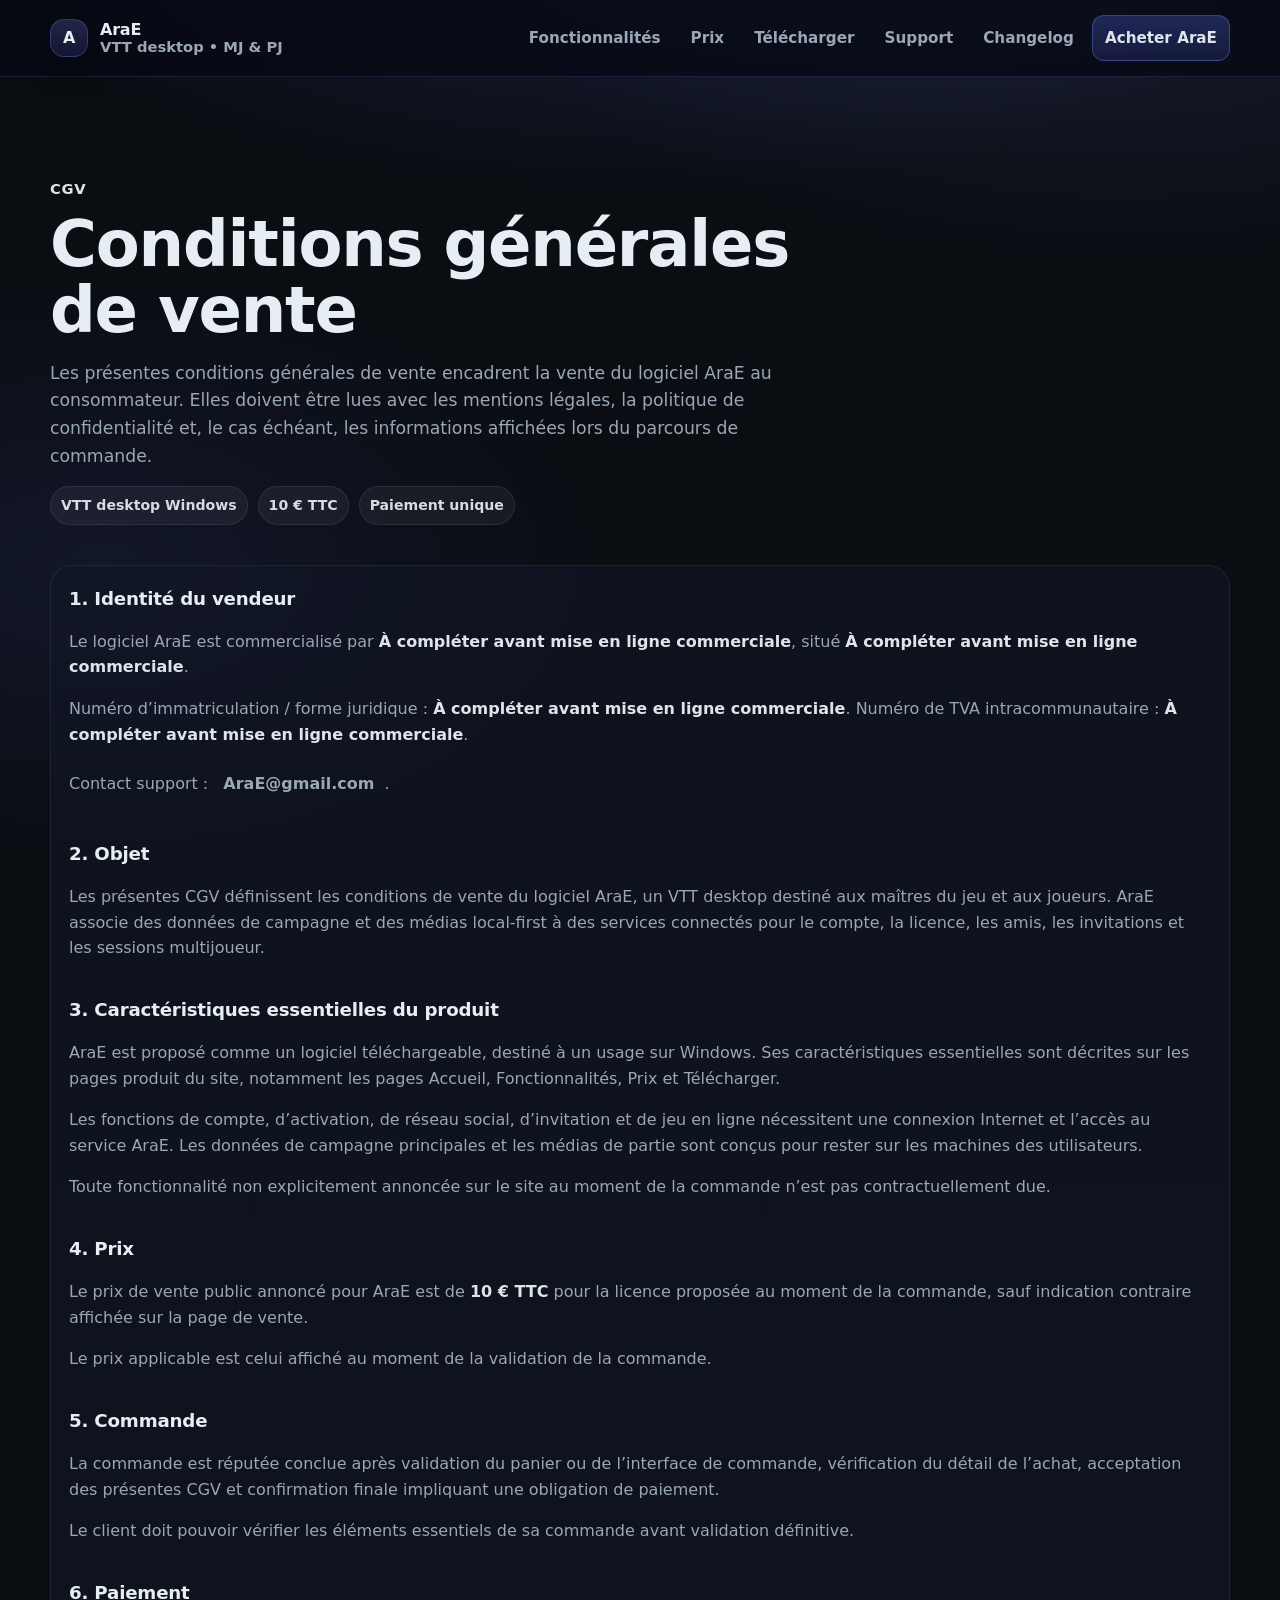
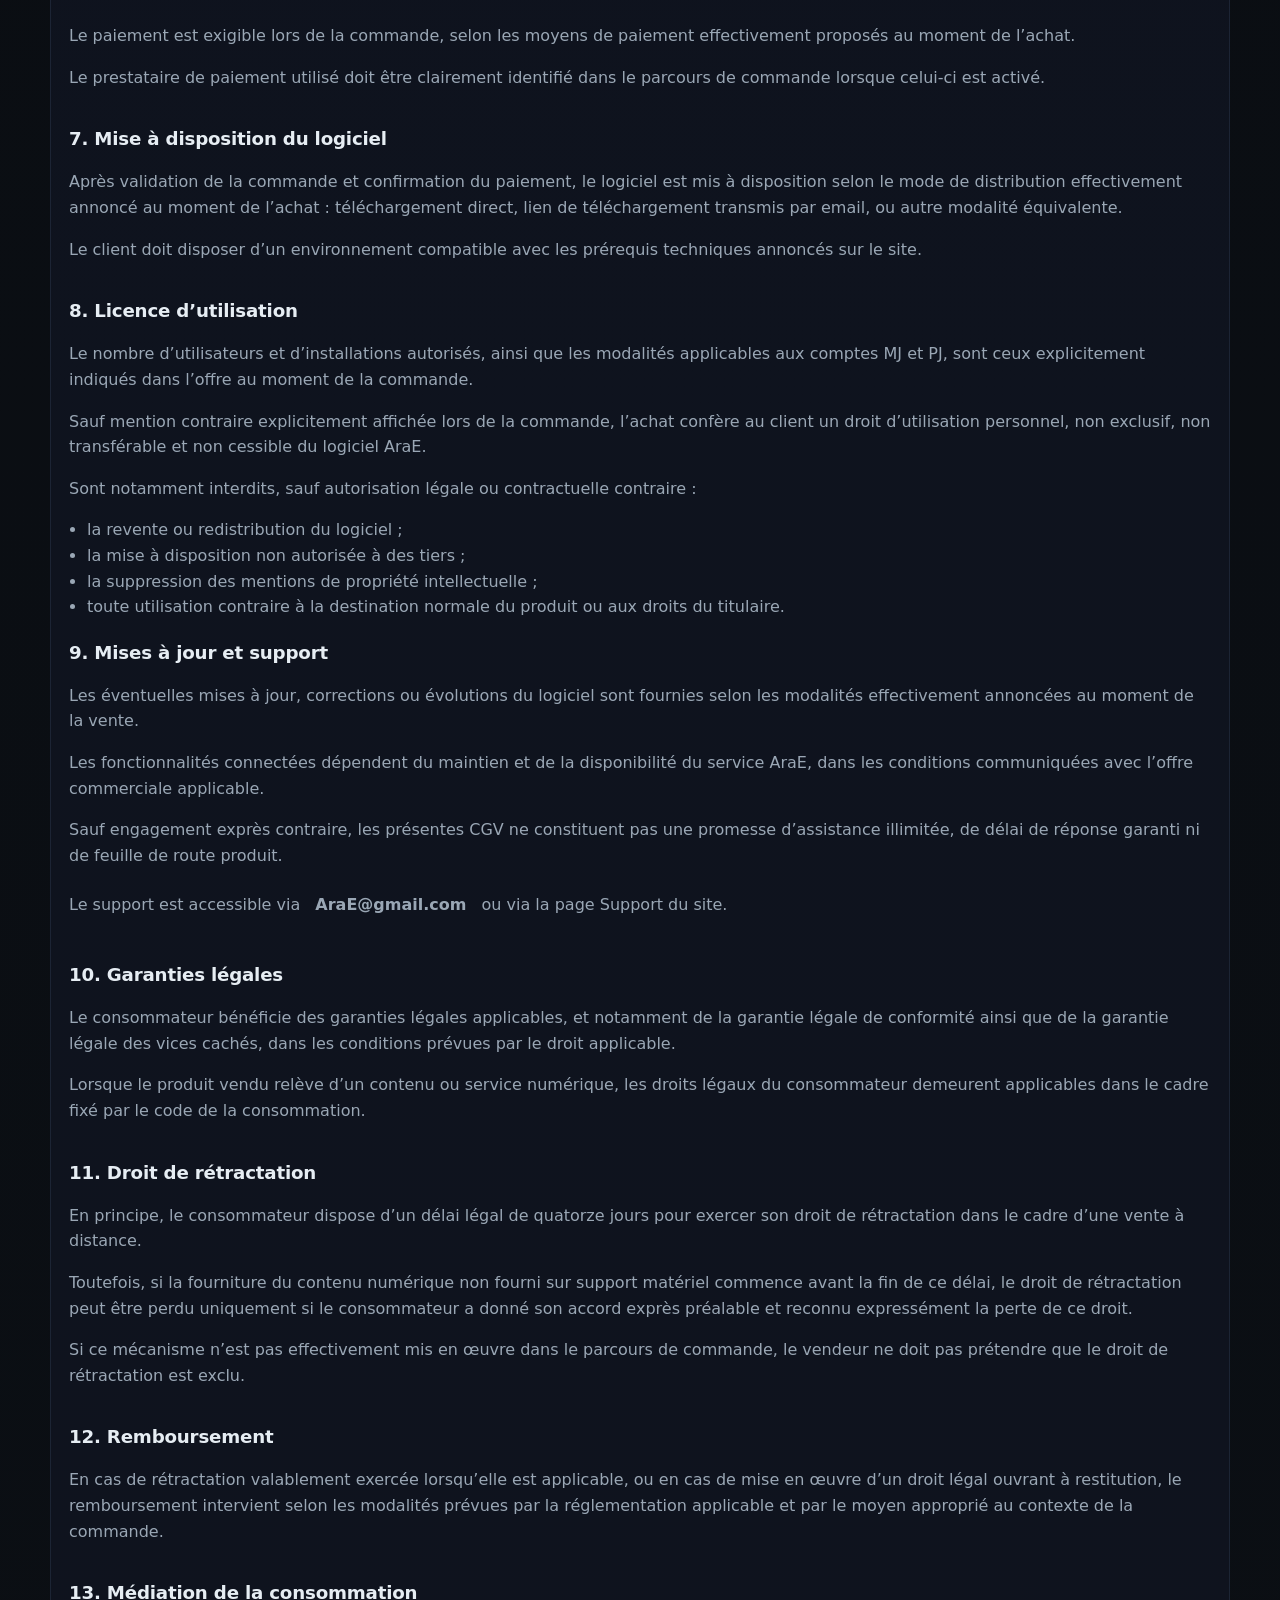
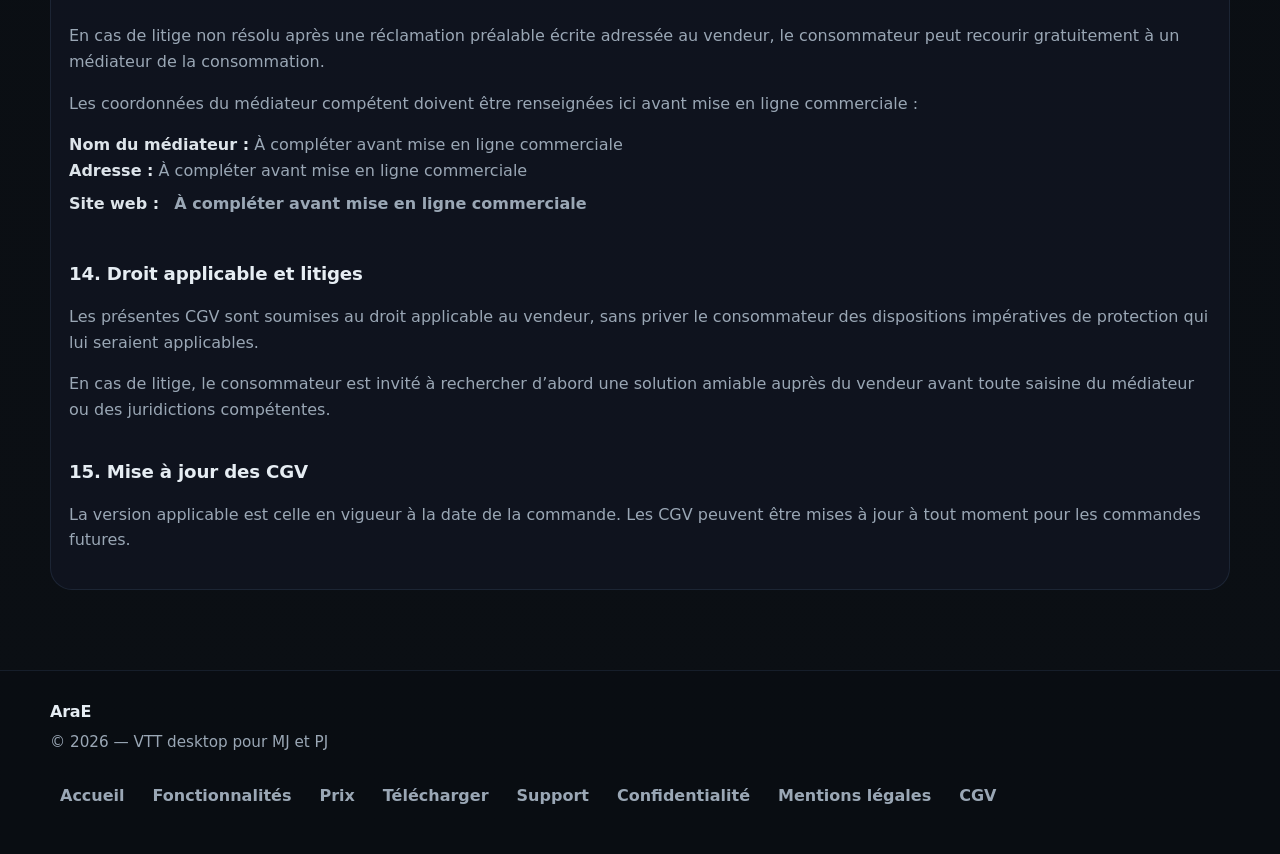
==== commit eb4823b6: "Repositionne AraE comme VTT complet MJ/PJ" ====
--- a/cgv.html
+++ b/cgv.html
@@ -52,7 +52,7 @@
         <span class="brand__mark" aria-hidden="true">A</span>
         <span class="brand__text">
           <span class="brand__name">AraE</span>
-          <span class="brand__meta">Campaign knowledge software</span>
+          <span class="brand__meta">VTT desktop • MJ &amp; PJ</span>
         </span>
       </a>
 
@@ -103,7 +103,7 @@
             les informations affichées lors du parcours de commande.
           </p>
           <div class="pillrow">
-            <span class="pill">Logiciel desktop Windows</span>
+            <span class="pill">VTT desktop Windows</span>
             <span class="pill">10 € TTC</span>
             <span class="pill">Paiement unique</span>
           </div>
@@ -133,8 +133,9 @@
             <h2>2. Objet</h2>
             <p>
               Les présentes CGV définissent les conditions de vente du logiciel AraE,
-              présenté comme une application desktop destinée à l’organisation d’une campagne JDR,
-              avec un positionnement orienté Windows, données locales et usage offline-first.
+              un VTT desktop destiné aux maîtres du jeu et aux joueurs. AraE associe des données de campagne
+              et des médias local-first à des services connectés pour le compte, la licence, les amis,
+              les invitations et les sessions multijoueur.
             </p>
           </section>
 
@@ -146,6 +147,11 @@
               notamment les pages Accueil, Fonctionnalités, Prix et Télécharger.
             </p>
             <p>
+              Les fonctions de compte, d’activation, de réseau social, d’invitation et de jeu en ligne
+              nécessitent une connexion Internet et l’accès au service AraE. Les données de campagne
+              principales et les médias de partie sont conçus pour rester sur les machines des utilisateurs.
+            </p>
+            <p>
               Toute fonctionnalité non explicitement annoncée sur le site au moment de la commande
               n’est pas contractuellement due.
             </p>
@@ -201,6 +207,10 @@
 
           <section>
             <h2>8. Licence d’utilisation</h2>
+            <p>
+              Le nombre d’utilisateurs et d’installations autorisés, ainsi que les modalités applicables
+              aux comptes MJ et PJ, sont ceux explicitement indiqués dans l’offre au moment de la commande.
+            </p>
             <p>
               Sauf mention contraire explicitement affichée lors de la commande, l’achat confère au client
               un droit d’utilisation personnel, non exclusif, non transférable et non cessible du logiciel AraE.
@@ -223,6 +233,10 @@
               effectivement annoncées au moment de la vente.
             </p>
             <p>
+              Les fonctionnalités connectées dépendent du maintien et de la disponibilité du service AraE,
+              dans les conditions communiquées avec l’offre commerciale applicable.
+            </p>
+            <p>
               Sauf engagement exprès contraire, les présentes CGV ne constituent pas une promesse d’assistance illimitée,
               de délai de réponse garanti ni de feuille de route produit.
             </p>
@@ -282,9 +296,9 @@
               Les coordonnées du médiateur compétent doivent être renseignées ici avant mise en ligne commerciale :
             </p>
             <p>
-              <strong>Nom du médiateur :</strong> À compléter avant mise en ligne commerciale<br />
-              <strong>Adresse :</strong> À compléter avant mise en ligne commerciale<br />
-              <strong>Site web :</strong> À compléter avant mise en ligne commerciale
+              <strong>Nom du médiateur :</strong> <span data-consumer-mediator-name>À compléter avant mise en ligne commerciale</span><br />
+              <strong>Adresse :</strong> <span data-consumer-mediator-address>À compléter avant mise en ligne commerciale</span><br />
+              <strong>Site web :</strong> <a class="link" data-consumer-mediator-url href="#">À compléter avant mise en ligne commerciale</a>
             </p>
           </section>
 
@@ -316,7 +330,7 @@
     <div class="container footer__inner">
       <div>
         <div class="footer__brand">AraE</div>
-        <div class="footer__meta">© <span data-year>2026</span> — Logiciel desktop pour campagnes JDR</div>
+        <div class="footer__meta">© <span data-year>2026</span> — VTT desktop pour MJ et PJ</div>
       </div>
 
       <nav class="footer__nav" aria-label="Liens de pied de page">
--- a/css/tokens.css
+++ b/css/tokens.css
@@ -1,9 +1,9 @@
 :root{
   --bg:#0b0f14;
   --bg2:#0a0d12;
-  --surface:rgba(18,24,38,.62);
-  --surface-2:rgba(18,24,38,.82);
-  --surface-3:rgba(12,16,26,.92);
+  --surface:rgba(16,22,40,.62);
+  --surface-2:rgba(16,22,40,.82);
+  --surface-3:rgba(9,13,27,.92);
   --stroke:rgba(36,48,66,.78);
   --stroke-2:rgba(36,48,66,.55);
 
@@ -11,10 +11,10 @@
   --muted:#9aa7b5;
   --muted-2:#7f8b99;
 
-  --accent:#8b5cf6;
-  --accent2:#a78bfa;
-  --accent-rgb:139,92,246;
-  --accent2-rgb:167,139,250;
+  --accent:#5b6df6;
+  --accent2:#7a8bff;
+  --accent-rgb:91,109,246;
+  --accent2-rgb:122,139,255;
 
   --success:#22c55e;
   --warning:#f59e0b;
@@ -52,9 +52,9 @@
 }
 
 body[data-theme="violet"]{
-  --accent:#8b5cf6; --accent2:#a78bfa;
-  --accent-rgb:139,92,246; --accent2-rgb:167,139,250;
-  --focus: 0 0 0 3px rgba(167,139,250,.35);
+  --accent:#5b6df6; --accent2:#7a8bff;
+  --accent-rgb:91,109,246; --accent2-rgb:122,139,255;
+  --focus: 0 0 0 3px rgba(122,139,255,.35);
 }
 
 body[data-theme="blue"]{
--- a/css/base.css
+++ b/css/base.css
@@ -15,9 +15,9 @@
   font-family:var(--font);
   color:var(--text);
   background:
-    radial-gradient(1200px 520px at 50% -120px, rgba(var(--accent-rgb), .18), transparent 60%),
-    radial-gradient(900px 420px at 90% 0, rgba(var(--accent2-rgb), .09), transparent 60%),
-    radial-gradient(900px 520px at 8% 14%, rgba(var(--accent-rgb), .08), transparent 55%),
+    radial-gradient(1200px 520px at 50% -120px, rgba(var(--accent-rgb), .20), transparent 60%),
+    radial-gradient(980px 420px at 88% 0, rgba(var(--accent2-rgb), .11), transparent 62%),
+    radial-gradient(900px 520px at 8% 14%, rgba(var(--accent-rgb), .10), transparent 56%),
     linear-gradient(180deg, var(--bg2), var(--bg));
   line-height:1.6;
   min-height:100vh;
--- a/css/components.css
+++ b/css/components.css
@@ -871,3 +871,143 @@
 .hero .price__meta {
   opacity: 0.8;
 }
+
+/* =========================
+   Homepage premium refresh
+   ========================= */
+.topbar{
+  background:rgba(7,10,20,.78);
+  border-bottom:1px solid rgba(77,96,160,.25);
+}
+
+.nav__link--cta{
+  background:linear-gradient(180deg, rgba(var(--accent-rgb), .28), rgba(var(--accent-rgb), .16));
+  border-color:rgba(var(--accent2-rgb), .34);
+}
+
+.premium-hero{
+  padding-top:calc(var(--s9) - 4px);
+}
+
+.premium-hero__grid{
+  align-items:center;
+}
+
+.shot--premium{
+  border-color:rgba(var(--accent2-rgb), .28);
+  box-shadow:0 28px 60px rgba(0,0,0,.45), 0 0 0 1px rgba(var(--accent-rgb), .08) inset;
+  background:
+    radial-gradient(680px 260px at 24% -12%, rgba(var(--accent-rgb), .14), transparent 58%),
+    rgba(12,18,34,.76);
+}
+
+.placeholder-shot{
+  position:relative;
+  isolation:isolate;
+}
+
+.placeholder-shot::after{
+  content:"";
+  position:absolute;
+  inset:0;
+  background:linear-gradient(180deg, transparent 38%, rgba(6,8,16,.52));
+  pointer-events:none;
+}
+
+.placeholder-shot__tag{
+  position:absolute;
+  left:12px;
+  bottom:12px;
+  z-index:1;
+  padding:6px 10px;
+  border-radius:999px;
+  font-size:.74rem;
+  font-weight:760;
+  letter-spacing:.03em;
+  text-transform:uppercase;
+  background:rgba(6,10,20,.72);
+  border:1px solid rgba(var(--accent2-rgb), .38);
+  color:rgba(230,237,243,.95);
+}
+
+.placeholder-shot--large img{
+  aspect-ratio:16 / 9;
+}
+
+.credibility-band .card--mini{
+  padding:14px;
+  border-radius:14px;
+}
+
+.card--mini .h4{ margin:0 0 4px; }
+.card--mini .p{ font-size:.94rem; line-height:1.5; }
+
+.product-highlight{
+  display:grid;
+  grid-template-columns:minmax(0, 1.05fr) minmax(0, .95fr);
+  gap:var(--s6);
+  align-items:center;
+}
+
+.card--feature{
+  min-height:100%;
+  background:linear-gradient(180deg, rgba(18,24,44,.84), rgba(15,20,36,.72));
+}
+
+.workflow{
+  display:grid;
+  grid-template-columns:repeat(3, minmax(0, 1fr));
+  gap:12px;
+}
+
+.workflow__step{
+  position:relative;
+}
+
+.workflow__num{
+  display:inline-flex;
+  align-items:center;
+  justify-content:center;
+  width:36px;
+  height:36px;
+  border-radius:12px;
+  margin-bottom:12px;
+  background:rgba(var(--accent-rgb), .16);
+  border:1px solid rgba(var(--accent2-rgb), .28);
+  font-weight:860;
+}
+
+.showcase-grid{
+  display:grid;
+  grid-template-columns:2fr 1fr;
+  gap:12px;
+}
+
+.showcase-grid__main{
+  grid-row:span 3;
+}
+
+.showcase-grid__side .shot__body{
+  padding:10px;
+}
+
+.cta-banner--premium{
+  background:
+    radial-gradient(1000px 280px at 18% 0, rgba(var(--accent-rgb), .18), transparent 58%),
+    linear-gradient(180deg, rgba(17,24,42,.9), rgba(12,17,30,.86));
+  border-color:rgba(var(--accent2-rgb), .3);
+}
+
+@media (max-width: 1080px){
+  .product-highlight{ grid-template-columns:1fr; }
+}
+
+@media (max-width: 940px){
+  .workflow{ grid-template-columns:1fr; }
+  .showcase-grid{ grid-template-columns:1fr; }
+  .showcase-grid__main{ grid-row:auto; }
+}
+
+@media (max-width: 720px){
+  .credibility-band .grid--4{ grid-template-columns:1fr; }
+}
